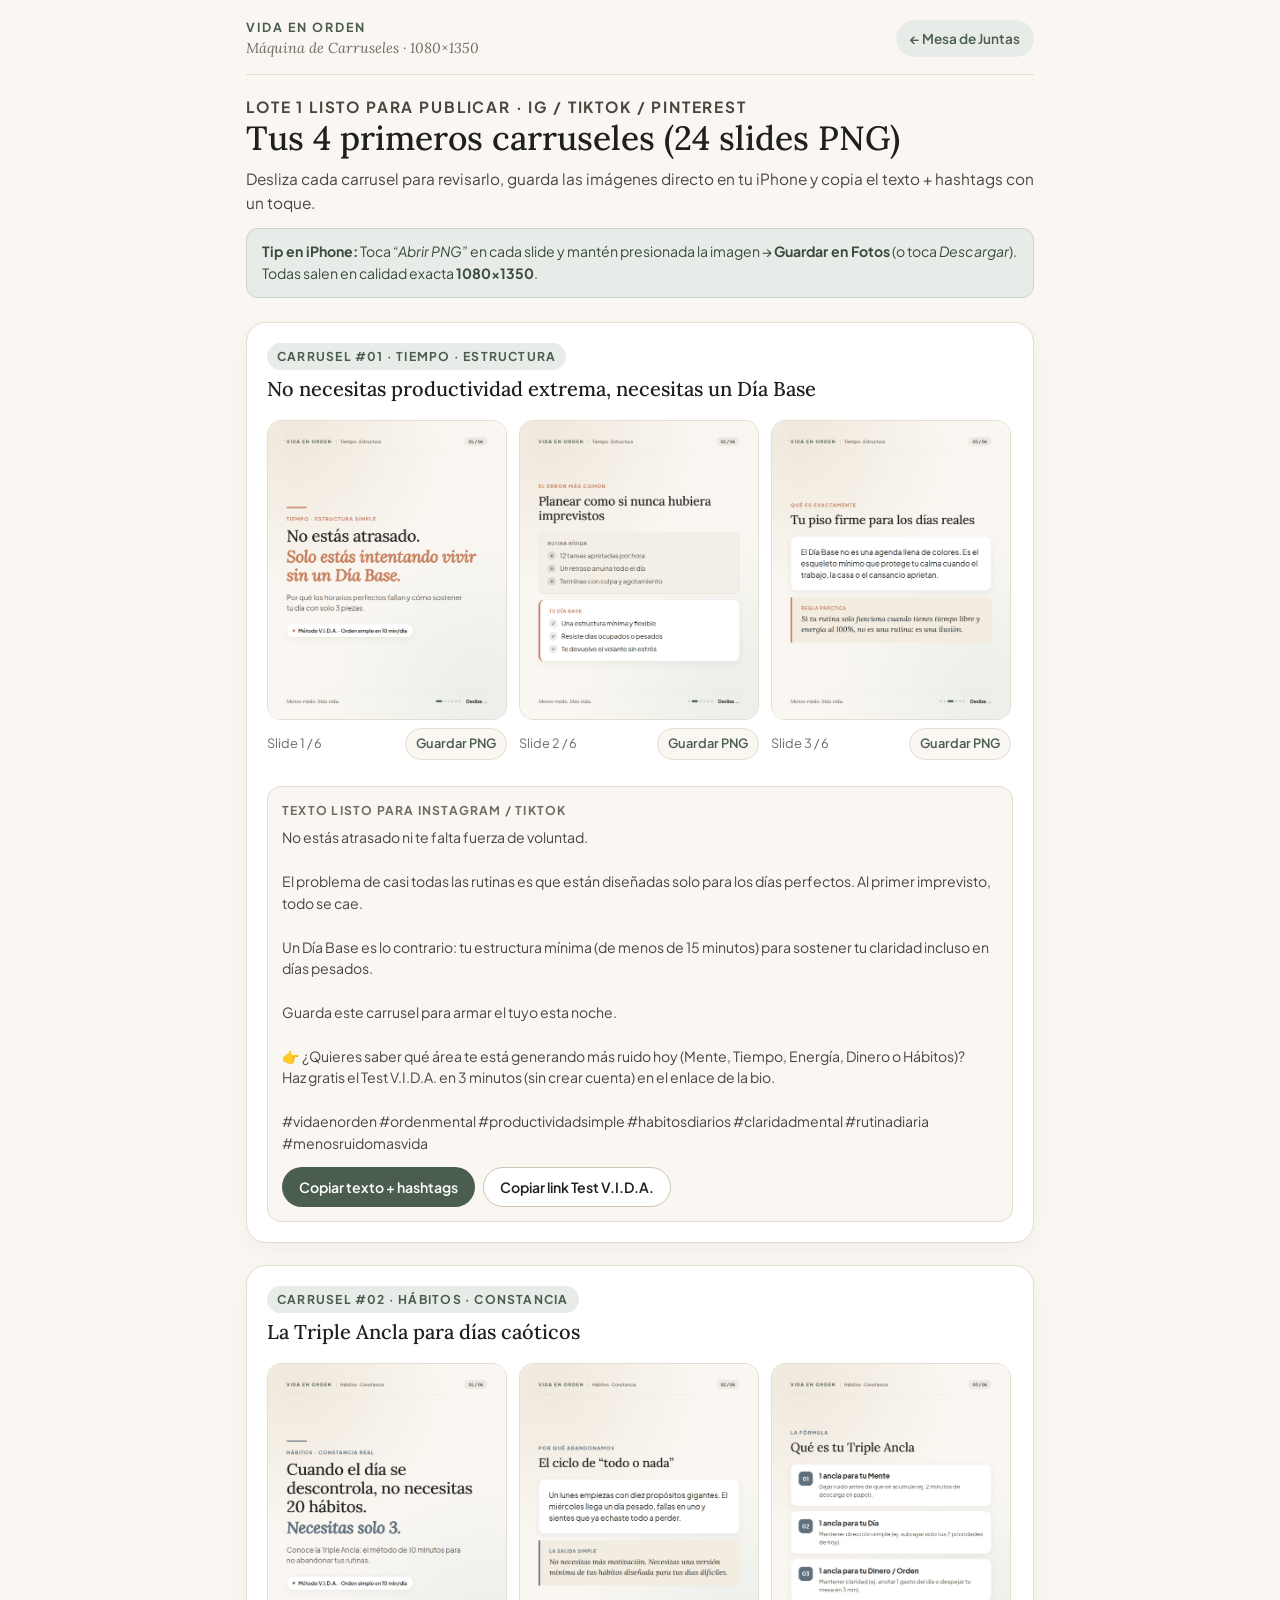
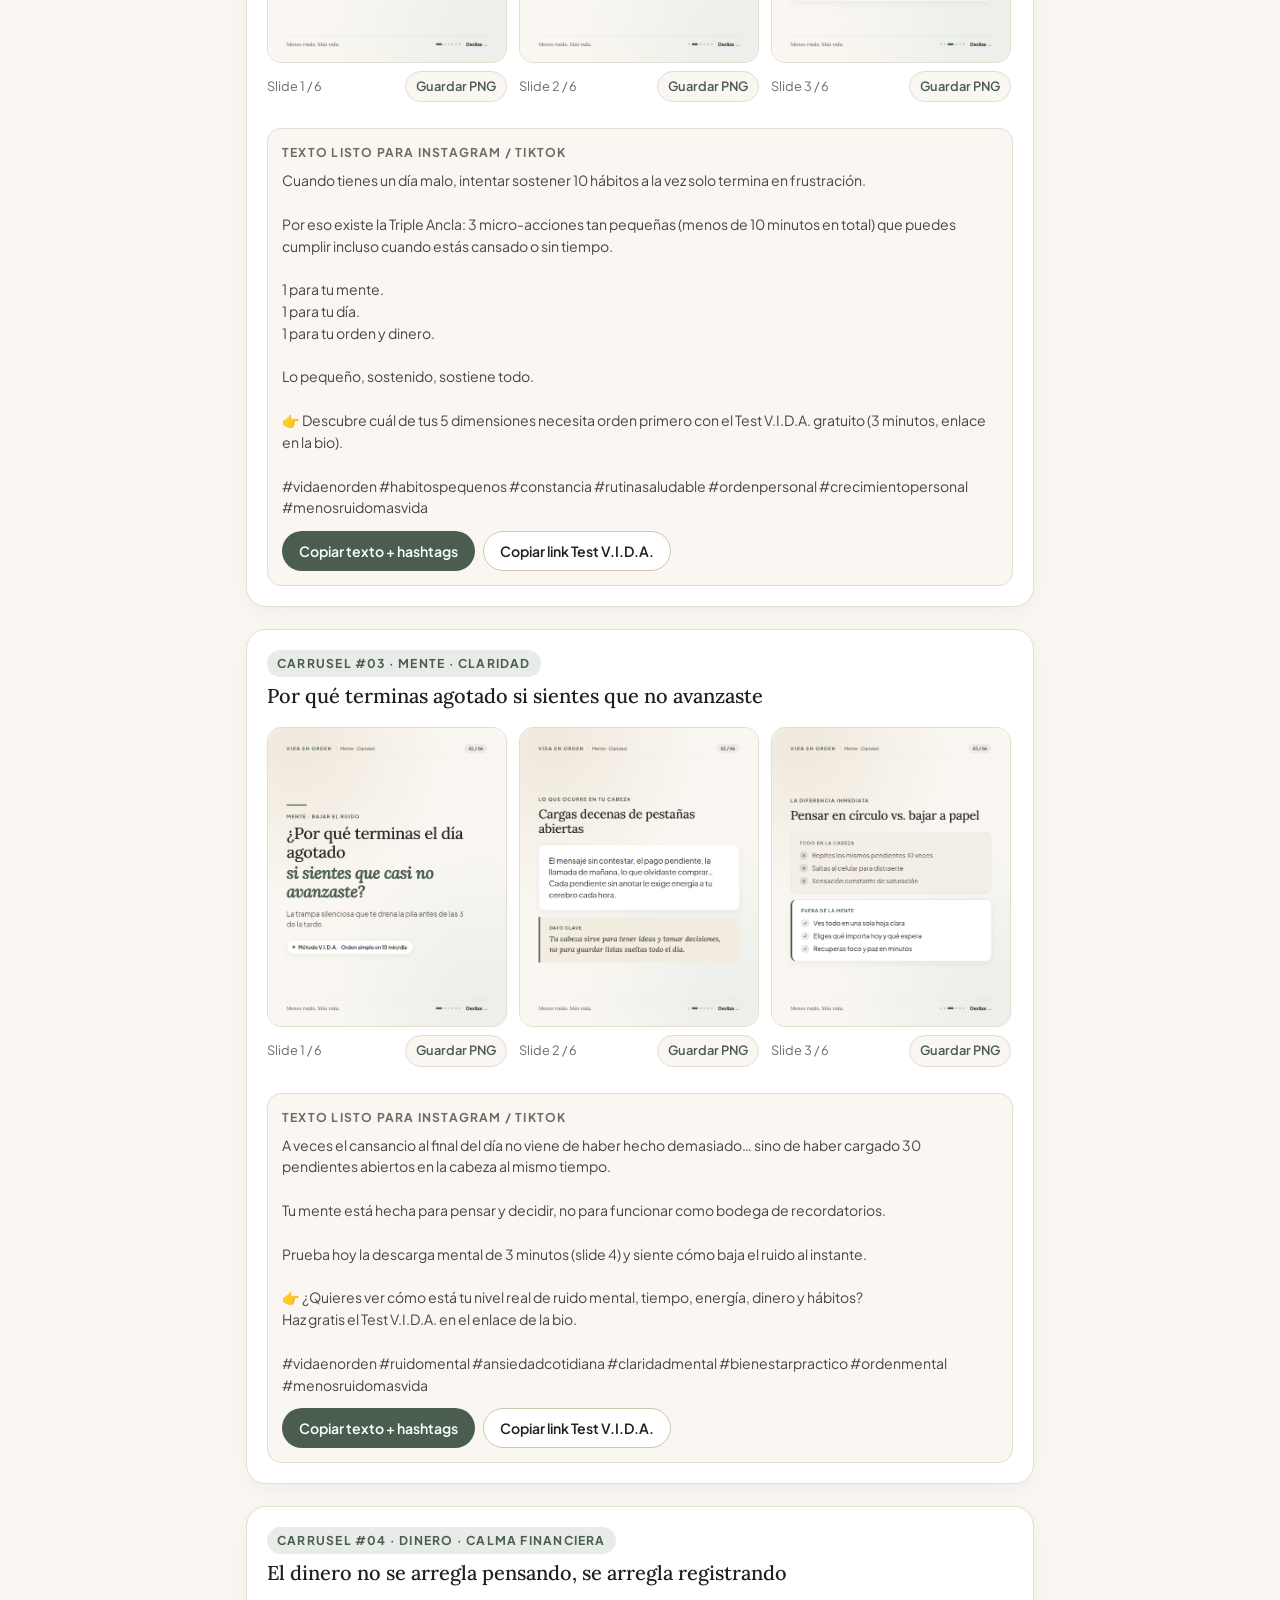
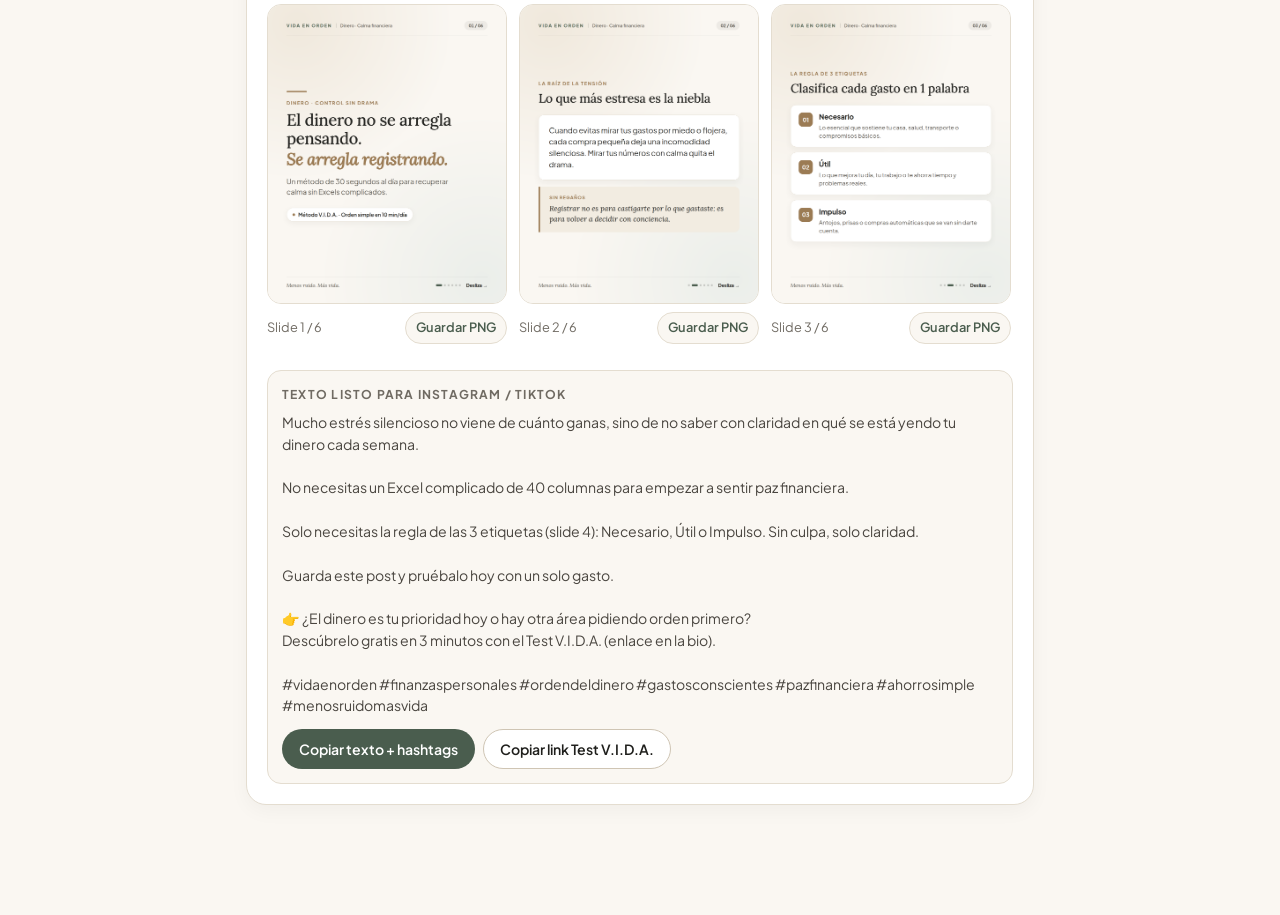
==== marketing/carruseles/index.html @ c93d1217 "feat(marketing): máquina de carruseles 1080x1350, 4 carruseles PNG (24 slides), galería móvil e inte" ====
<!DOCTYPE html>
<html lang="es">
<head>
  <meta charset="UTF-8" />
  <meta name="viewport" content="width=device-width, initial-scale=1.0, viewport-fit=cover" />
  <title>Carruseles Listos — VIDA EN ORDEN</title>
  <meta name="theme-color" content="#FAF7F2" />
  <link rel="preconnect" href="https://fonts.googleapis.com" />
  <link rel="preconnect" href="https://fonts.gstatic.com" crossorigin />
  <link href="https://fonts.googleapis.com/css2?family=Lora:ital,wght@0,500;0,600;1,400&family=Plus+Jakarta+Sans:wght@400;500;600;700&display=swap" rel="stylesheet" />
  <style>
    :root {
      --bg: #FAF7F2;
      --surface: #FFFFFF;
      --muted: #F2ECE1;
      --text: #1F1F1C;
      --text-sec: #4A4640;
      --text-muted: #706B63;
      --primary: #4A5D4E;
      --primary-hover: #3B4B3E;
      --primary-soft: #E7ECE8;
      --accent: #C67D5B;
      --border: #E4DDD0;
    }
    * { box-sizing: border-box; }
    body {
      margin: 0;
      font-family: 'Plus Jakarta Sans', -apple-system, BlinkMacSystemFont, sans-serif;
      background: var(--bg);
      color: var(--text);
      line-height: 1.55;
      padding-bottom: 48px;
    }
    .shell {
      max-width: 820px;
      margin: 0 auto;
      padding: 18px 16px 40px;
    }
    .topbar {
      display: flex;
      justify-content: space-between;
      align-items: center;
      gap: 12px;
      padding-bottom: 14px;
      margin-bottom: 20px;
      border-bottom: 1px solid var(--border);
    }
    .brand {
      display: flex;
      flex-direction: column;
    }
    .brand strong {
      font-size: 0.78rem;
      letter-spacing: 0.16em;
      color: var(--primary);
    }
    .brand span {
      font-family: 'Lora', Georgia, serif;
      font-style: italic;
      font-size: 0.9rem;
      color: var(--text-muted);
    }
    .back-link {
      text-decoration: none;
      font-size: 0.85rem;
      font-weight: 600;
      color: var(--primary);
      background: var(--primary-soft);
      padding: 8px 14px;
      border-radius: 999px;
      white-space: nowrap;
    }
    .hero {
      margin-bottom: 24px;
    }
    .eyebrow {
      margin: 0 0 6px;
      font-size: 0.78rem;
      font-weight: 700;
      text-transform: uppercase;
      letter-spacing: 0.12em;
      color: var(--accent);
    }
    h1 {
      margin: 0 0 8px;
      font-family: 'Lora', Georgia, serif;
      font-size: clamp(1.6rem, 5vw, 2.1rem);
      font-weight: 500;
      line-height: 1.2;
    }
    .hero p {
      margin: 0;
      color: var(--text-sec);
      font-size: 0.96rem;
    }
    .tip-box {
      margin-top: 14px;
      padding: 12px 15px;
      background: var(--primary-soft);
      border: 1px solid #C8D6CB;
      border-radius: 12px;
      font-size: 0.88rem;
      color: var(--primary-hover);
    }
    .carousel-card {
      background: var(--surface);
      border: 1px solid var(--border);
      border-radius: 20px;
      padding: 20px;
      margin-bottom: 22px;
      box-shadow: 0 6px 20px rgba(35, 35, 32, 0.04);
    }
    .c-head {
      display: flex;
      justify-content: space-between;
      align-items: flex-start;
      gap: 12px;
      margin-bottom: 14px;
    }
    .c-tag {
      display: inline-block;
      font-size: 0.76rem;
      font-weight: 700;
      text-transform: uppercase;
      letter-spacing: 0.1em;
      color: var(--primary);
      background: var(--primary-soft);
      padding: 4px 10px;
      border-radius: 999px;
      margin-bottom: 6px;
    }
    .c-title {
      margin: 0;
      font-family: 'Lora', Georgia, serif;
      font-size: 1.25rem;
      font-weight: 500;
      line-height: 1.3;
    }
    .slides-rail {
      display: flex;
      gap: 12px;
      overflow-x: auto;
      scroll-snap-type: x mandatory;
      padding: 4px 2px 14px;
      -webkit-overflow-scrolling: touch;
    }
    .slide-item {
      flex: 0 0 240px;
      scroll-snap-align: start;
      display: flex;
      flex-direction: column;
      gap: 8px;
    }
    .slide-item img {
      width: 100%;
      aspect-ratio: 4 / 5;
      object-fit: cover;
      border-radius: 14px;
      border: 1px solid var(--border);
      display: block;
      background: var(--muted);
    }
    .slide-actions {
      display: flex;
      justify-content: space-between;
      align-items: center;
      font-size: 0.8rem;
      color: var(--text-muted);
    }
    .slide-dl {
      text-decoration: none;
      font-weight: 600;
      color: var(--primary);
      background: var(--bg);
      border: 1px solid var(--border);
      padding: 5px 10px;
      border-radius: 999px;
    }
    .caption-box {
      margin-top: 12px;
      padding: 14px;
      background: var(--bg);
      border: 1px solid var(--border);
      border-radius: 14px;
    }
    .caption-label {
      font-size: 0.76rem;
      font-weight: 700;
      text-transform: uppercase;
      letter-spacing: 0.1em;
      color: var(--text-muted);
      margin: 0 0 8px;
    }
    .caption-text {
      margin: 0 0 12px;
      font-size: 0.88rem;
      white-space: pre-line;
      color: var(--text-sec);
    }
    .btn-row {
      display: flex;
      flex-wrap: wrap;
      gap: 8px;
    }
    .btn {
      font-family: inherit;
      font-size: 0.88rem;
      font-weight: 600;
      border-radius: 999px;
      padding: 10px 16px;
      cursor: pointer;
      border: 1px solid transparent;
      touch-action: manipulation;
    }
    .btn-primary {
      background: var(--primary);
      color: #FFFFFF;
    }
    .btn-secondary {
      background: var(--surface);
      color: var(--text);
      border-color: #CFC5B4;
    }
    .toast {
      position: fixed;
      bottom: 20px;
      left: 50%;
      transform: translateX(-50%);
      background: var(--text);
      color: #FFFFFF;
      padding: 11px 18px;
      border-radius: 999px;
      font-size: 0.88rem;
      font-weight: 500;
      box-shadow: 0 10px 26px rgba(0, 0, 0, 0.22);
      z-index: 50;
    }
  </style>
</head>
<body>
  <div class="shell">
    <header class="topbar">
      <div class="brand">
        <strong>VIDA EN ORDEN</strong>
        <span>Máquina de Carruseles · 1080×1350</span>
      </div>
      <a class="back-link" href="../../mesa-de-juntas/panel-movil/index.html">← Mesa de Juntas</a>
    </header>

    <section class="hero">
      <p class="eyebrow">Lote 1 listo para publicar · IG / TikTok / Pinterest</p>
      <h1>Tus 4 primeros carruseles (24 slides PNG)</h1>
      <p>Desliza cada carrusel para revisarlo, guarda las imágenes directo en tu iPhone y copia el texto + hashtags con un toque.</p>
      <div class="tip-box">
        <strong>Tip en iPhone:</strong> Toca <em>“Abrir PNG”</em> en cada slide y mantén presionada la imagen → <strong>Guardar en Fotos</strong> (o toca <em>Descargar</em>). Todas salen en calidad exacta <strong>1080×1350</strong>.
      </div>
    </section>

    <div id="gallery-root">Cargando carruseles...</div>
  </div>

  <div id="toast" class="toast" hidden></div>

  <script>
    const root = document.getElementById('gallery-root');
    const toast = document.getElementById('toast');
    let timer = null;

    function showToast(msg) {
      toast.textContent = msg;
      toast.hidden = false;
      clearTimeout(timer);
      timer = setTimeout(() => { toast.hidden = true; }, 2600);
    }

    async function copyText(text, msg) {
      try {
        await navigator.clipboard.writeText(text);
        showToast(msg);
      } catch (e) {
        const ta = document.createElement('textarea');
        ta.value = text;
        document.body.appendChild(ta);
        ta.select();
        document.execCommand('copy');
        ta.remove();
        showToast(msg);
      }
    }

    fetch('./output/manifest.json?v=1')
      .then(r => r.json())
      .then(data => {
        root.innerHTML = '';
        data.carruseles.forEach(c => {
          const card = document.createElement('article');
          card.className = 'carousel-card';

          const slidesHtml = c.slides.map((src, idx) => `
            <div class="slide-item">
              <a href="${src}" target="_blank" rel="noopener">
                <img src="${src}" alt="Carrusel ${c.numero} Slide ${idx + 1}" loading="lazy" />
              </a>
              <div class="slide-actions">
                <span>Slide ${idx + 1} / ${c.slides.length}</span>
                <a class="slide-dl" href="${src}" download="${c.id}-slide-0${idx + 1}.png">Guardar PNG</a>
              </div>
            </div>
          `).join('');

          const fullCopy = `${c.captionIG}\n\n${c.hashtags}`;
          card.innerHTML = `
            <div class="c-head">
              <div>
                <span class="c-tag">Carrusel #${c.numero} · ${c.pilar}</span>
                <h2 class="c-title">${c.titulo}</h2>
              </div>
            </div>
            <div class="slides-rail">${slidesHtml}</div>
            <div class="caption-box">
              <p class="caption-label">Texto listo para Instagram / TikTok</p>
              <p class="caption-text">${c.captionIG}\n\n${c.hashtags}</p>
              <div class="btn-row">
                <button type="button" class="btn btn-primary btn-copy-full">Copiar texto + hashtags</button>
                <button type="button" class="btn btn-secondary btn-copy-link">Copiar link Test V.I.D.A.</button>
              </div>
            </div>
          `;

          card.querySelector('.btn-copy-full').addEventListener('click', () => {
            copyText(fullCopy, `Texto del Carrusel #${c.numero} copiado`);
          });
          card.querySelector('.btn-copy-link').addEventListener('click', () => {
            copyText('https://karocris-design.github.io/vida-en-orden/', 'Enlace del Test V.I.D.A. copiado');
          });

          root.appendChild(card);
        });
      })
      .catch(() => {
        root.textContent = 'No se pudo cargar manifest.json. Ejecuta python3 marketing/carruseles/generar.py.';
      });
  </script>
</body>
</html>
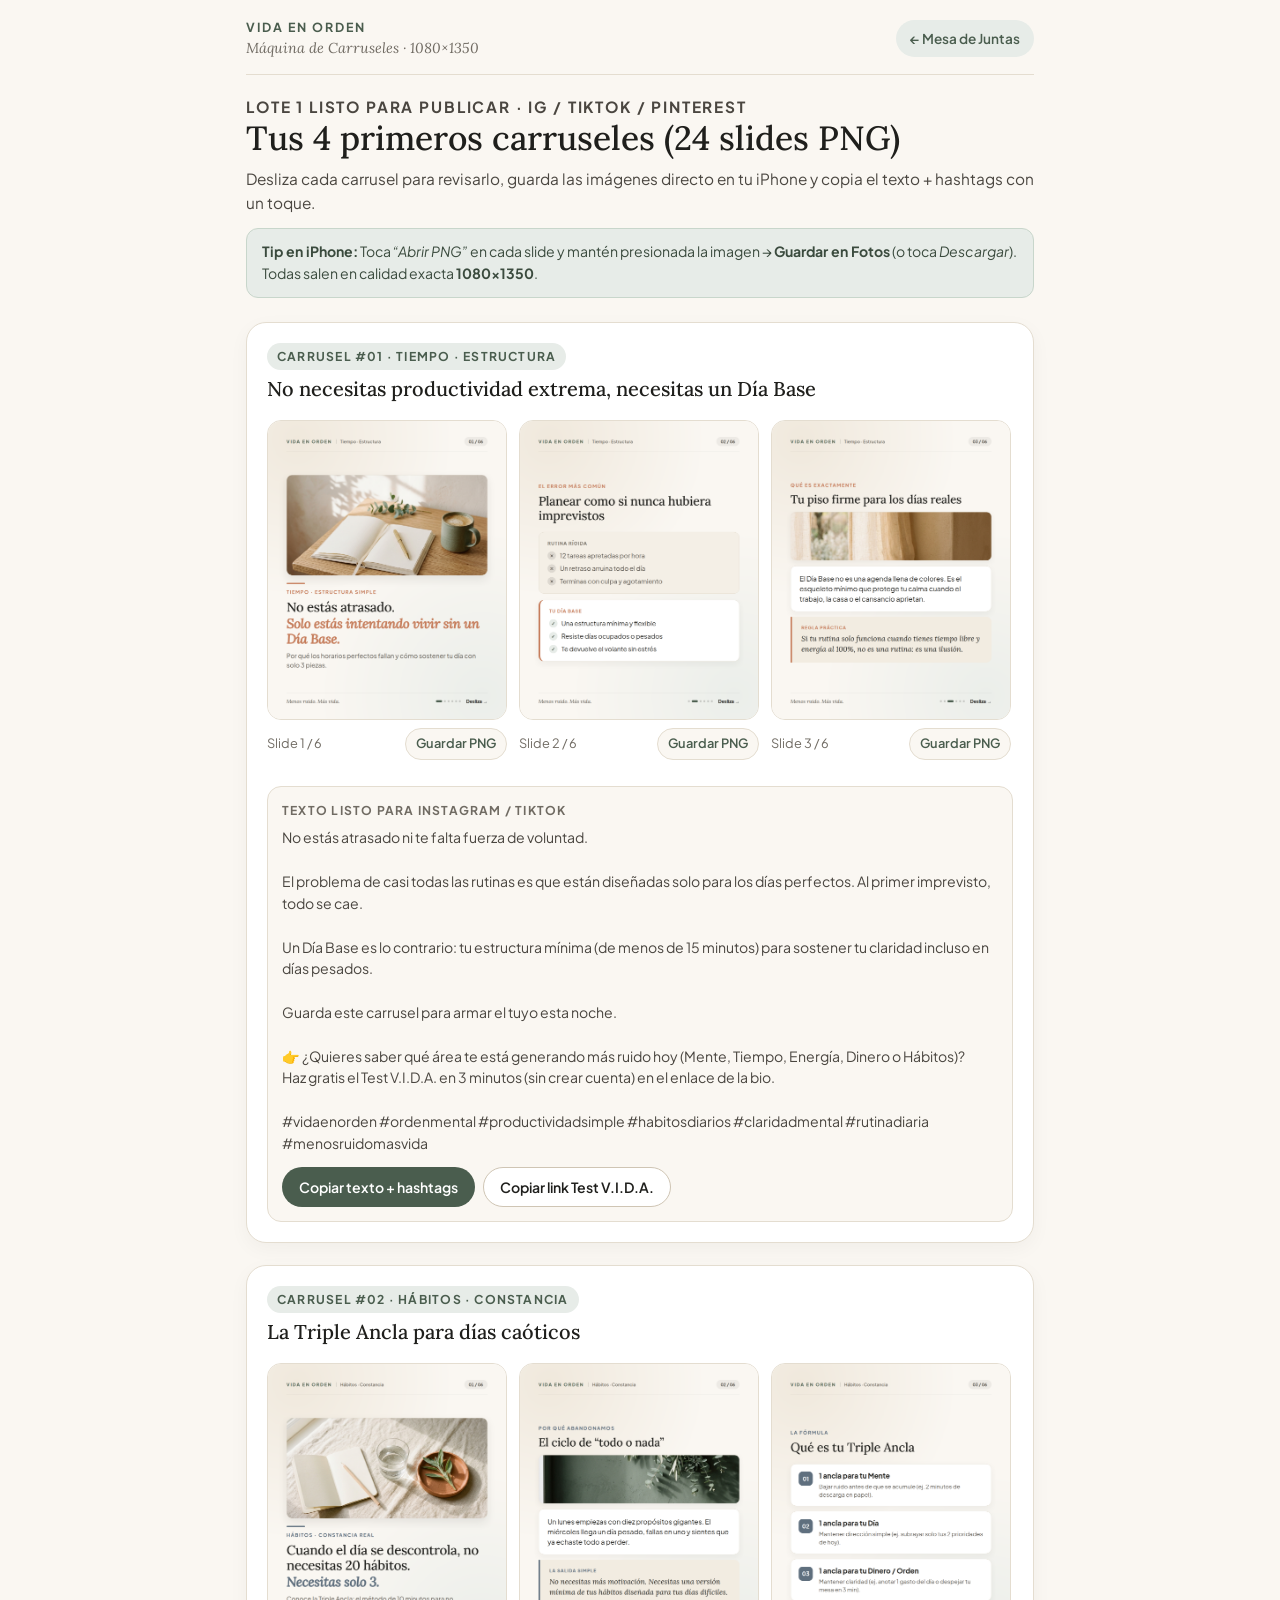
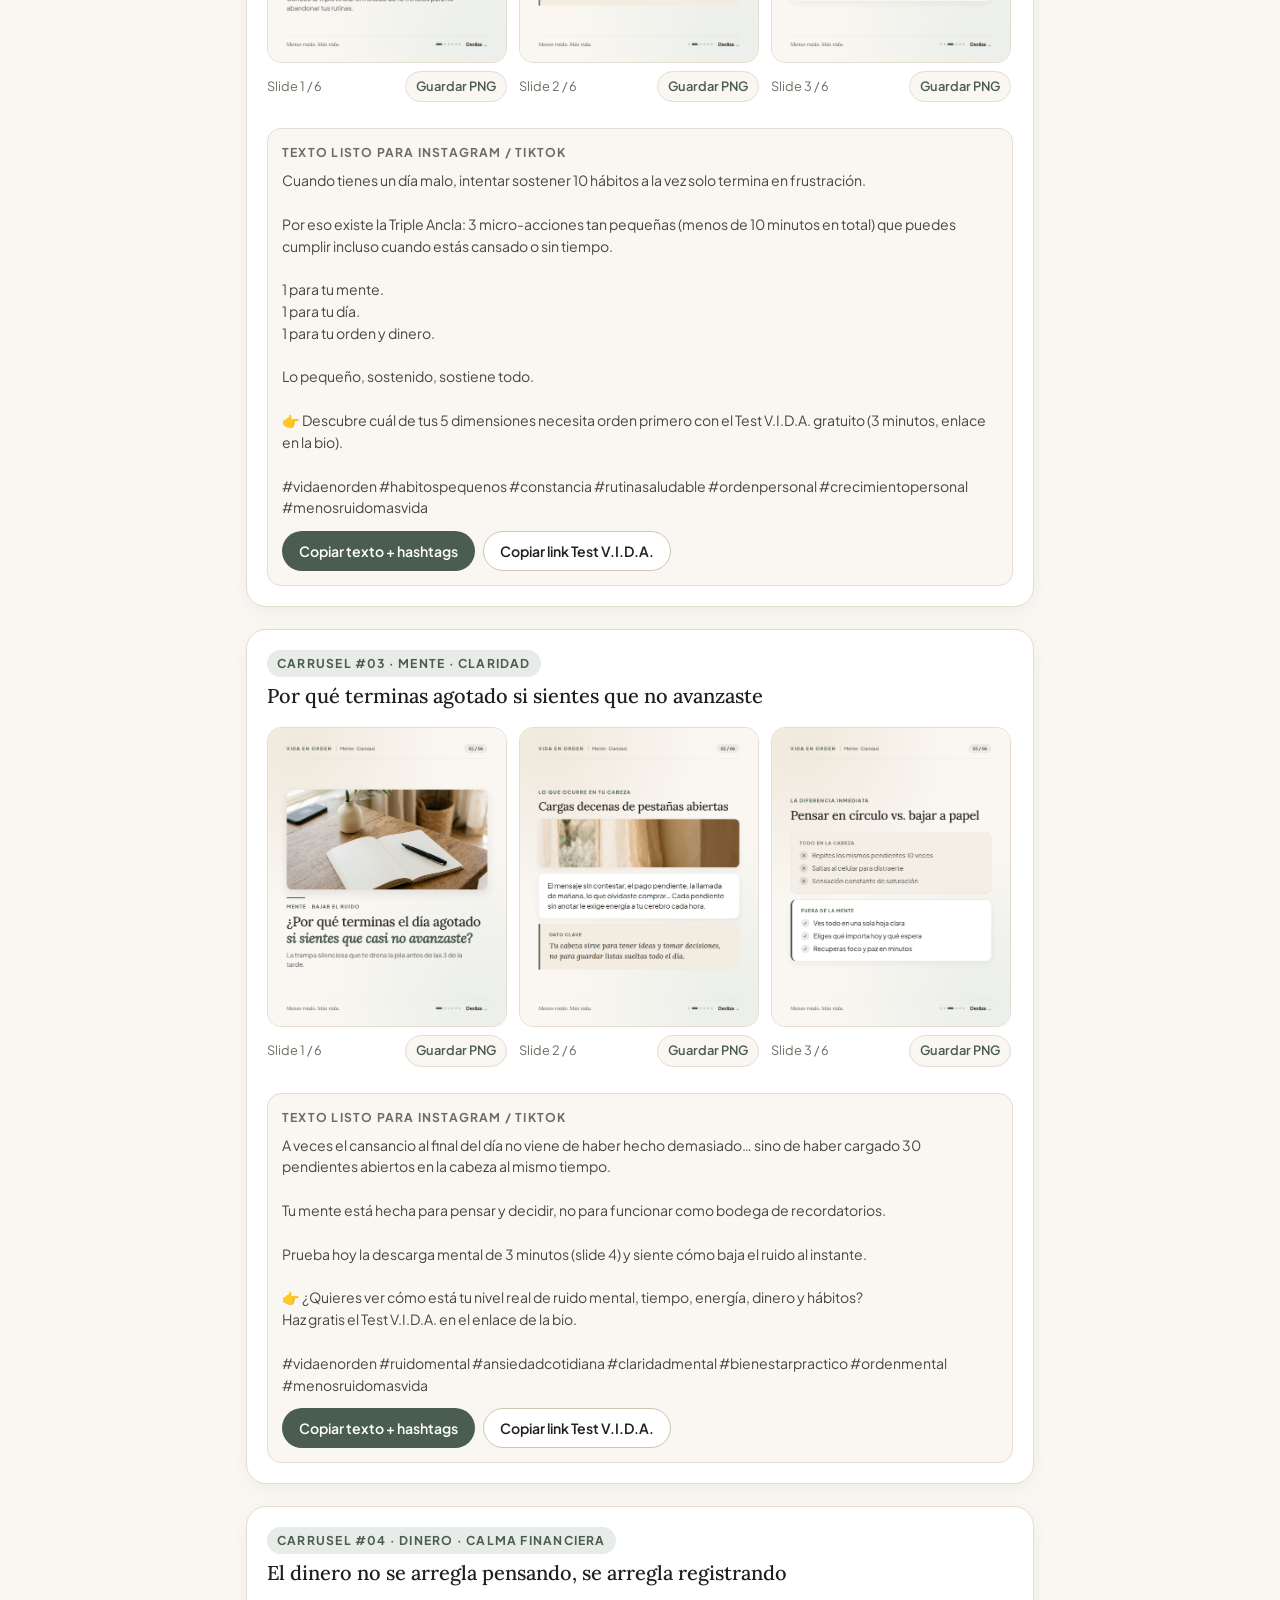
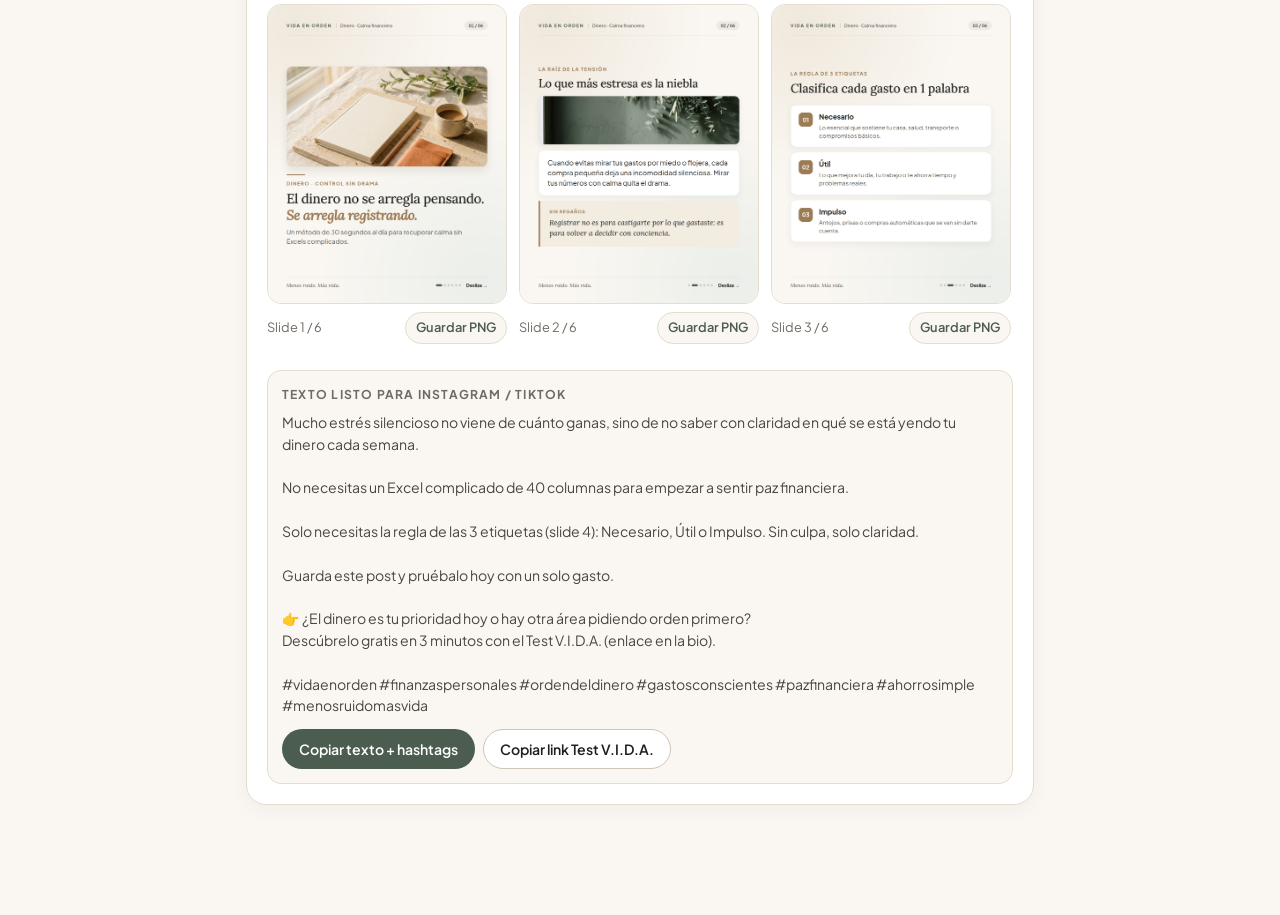
==== commit 6ad3b6c1: "feat(marketing): integrar fotografía editorial minimalista en los 4 carruseles (24 slides PNG)" ====
--- a/marketing/carruseles/index.html
+++ b/marketing/carruseles/index.html
@@ -288,7 +288,7 @@
       }
     }
 
-    fetch('./output/manifest.json?v=1')
+    fetch('./output/manifest.json?v=2')
       .then(r => r.json())
       .then(data => {
         root.innerHTML = '';
@@ -298,12 +298,12 @@
 
           const slidesHtml = c.slides.map((src, idx) => `
             <div class="slide-item">
-              <a href="${src}" target="_blank" rel="noopener">
-                <img src="${src}" alt="Carrusel ${c.numero} Slide ${idx + 1}" loading="lazy" />
+              <a href="${src}?v=2" target="_blank" rel="noopener">
+                <img src="${src}?v=2" alt="Carrusel ${c.numero} Slide ${idx + 1}" loading="lazy" />
               </a>
               <div class="slide-actions">
                 <span>Slide ${idx + 1} / ${c.slides.length}</span>
-                <a class="slide-dl" href="${src}" download="${c.id}-slide-0${idx + 1}.png">Guardar PNG</a>
+                <a class="slide-dl" href="${src}?v=2" download="${c.id}-slide-0${idx + 1}.png">Guardar PNG</a>
               </div>
             </div>
           `).join('');
